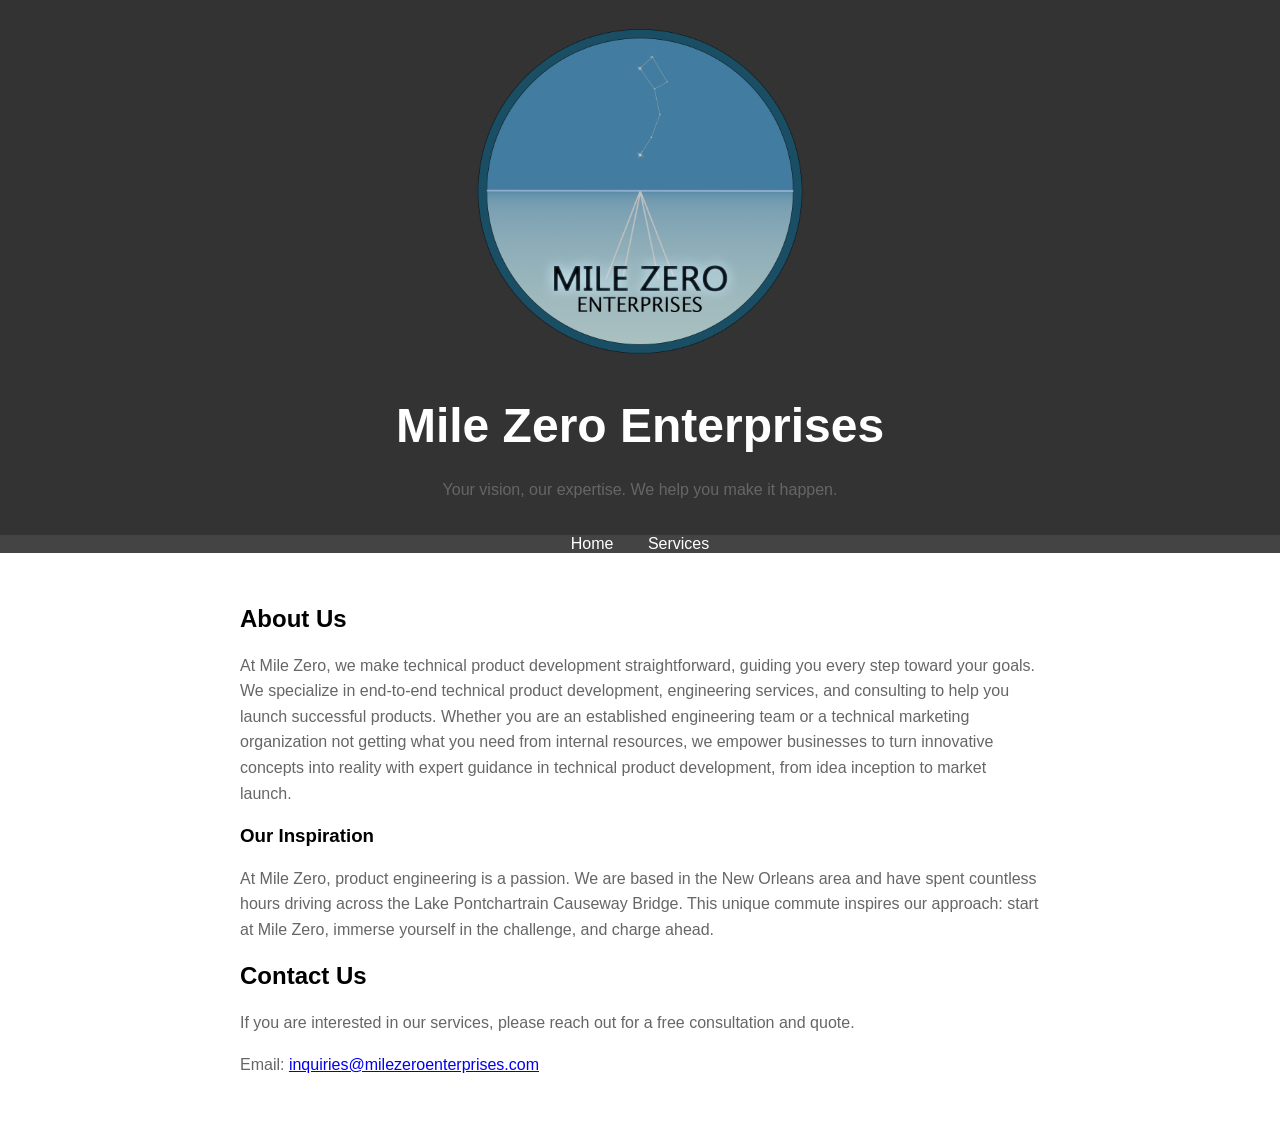
==== index.html @ 99dc9521 "Updated path for og:image meta tag" ====
<!DOCTYPE html>
<html lang="en">
<head>
    <meta charset="UTF-8">
    <meta name="viewport" content="width=device-width, initial-scale=1.0">
    <title>Mile Zero Enterprises - Home</title>
    <style>
        body { font-family: Arial, sans-serif; margin: 0; padding: 0; }
        .header { background-color: #333; color: #fff; padding: 1em; text-align: center; }
        .content { padding: 2em; max-width: 800px; margin: auto; }
        h1 { 
            color: #333; 
            font-size: 2.5em; 
            margin-bottom: 0.5em;
        }
        .header h1 {
            color: #fff; 
            font-size: 3em; 
        }
        nav ul { 
            list-style: none; 
            padding: 0; 
            text-align: center; 
            background-color: #444;
            margin: 0;
        }
        nav ul li {
            display: inline;
            margin: 0 15px;
        }
        nav ul li a {
            color: #fff;
            text-decoration: none;
        }
        p { line-height: 1.6; color: #666; }
    .logo {
        max-width: 350px; /* Adjust size as needed */
        height: auto;
        display: block;
        margin: 0 auto 10px; /* Center and add spacing */
    }
    </style>
    <meta name="description" content="Mile Zero Enterprises specializes in technical product development, engineering services, and consulting to help businesses turn concepts into reality.">
    <meta name="keywords" content="product development, technical consulting, engineering services, product management, Mile Zero Enterprises">
    <meta name="author" content="Mile Zero Enterprises">
    <meta property="og:title" content="Mile Zero Enterprises">
    <meta property="og:description" content="Expert technical product development and consulting services.">
    <meta property="og:image" content="https://www.milezeroenterprises.com/images/MileZeroLogo1.png">
    <meta property="og:url" content="https://www.milezeroenterprises.com/">
    <meta name="twitter:card" content="summary_large_image">
    <!-- Google tag (gtag.js) -->
    <script async src="https://www.googletagmanager.com/gtag/js?id=G-BKB4HV8Q8Z"></script>
    <script>
        window.dataLayer = window.dataLayer || [];
        function gtag(){dataLayer.push(arguments);}
        gtag('js', new Date());

        gtag('config', 'G-BKB4HV8Q8Z');
    </script>
</head>
<body>
    <div class="header">
        <img src="images/MileZeroLogo1.png" alt="Mile Zero Enterprises Logo" class="logo">
        <h1>Mile Zero Enterprises</h1>
        <p>Your vision, our expertise. We help you make it happen.</p>
    </div>
    <nav>
        <ul>
            <li><a href="index.html">Home</a></li>
            <li><a href="services.html">Services</a></li>
        </ul>
    </nav>
    <div class="content">
        <h2>About Us</h2>
        <p>
            At Mile Zero, we make technical product development straightforward, guiding you 
            every step toward your goals.

            We specialize in end-to-end technical product development, engineering services, 
            and consulting to help you launch successful products. Whether you are an established
            engineering team or a technical marketing organization not getting what you need from
            internal resources, we empower businesses to turn innovative concepts into reality with 
            expert guidance in technical product development, from idea inception to market launch.
        </p>
        <h3>Our Inspiration</h3>
        <p> 
            At Mile Zero, product engineering is a passion.  We are based in the New Orleans area
            and have spent countless hours driving across the Lake Pontchartrain Causeway Bridge.
            This unique commute inspires our approach: start at Mile Zero, immerse yourself in the challenge, and charge ahead.
        </p>
        <h2>Contact Us</h2>
        <p>If you are interested in our services, please reach out for a free consultation and quote.</p>
        <p>Email: <a href="mailto:inquiries@milezeroenterprises.com">inquiries@milezeroenterprises.com</a></p>
    </div>
</body>
</html>
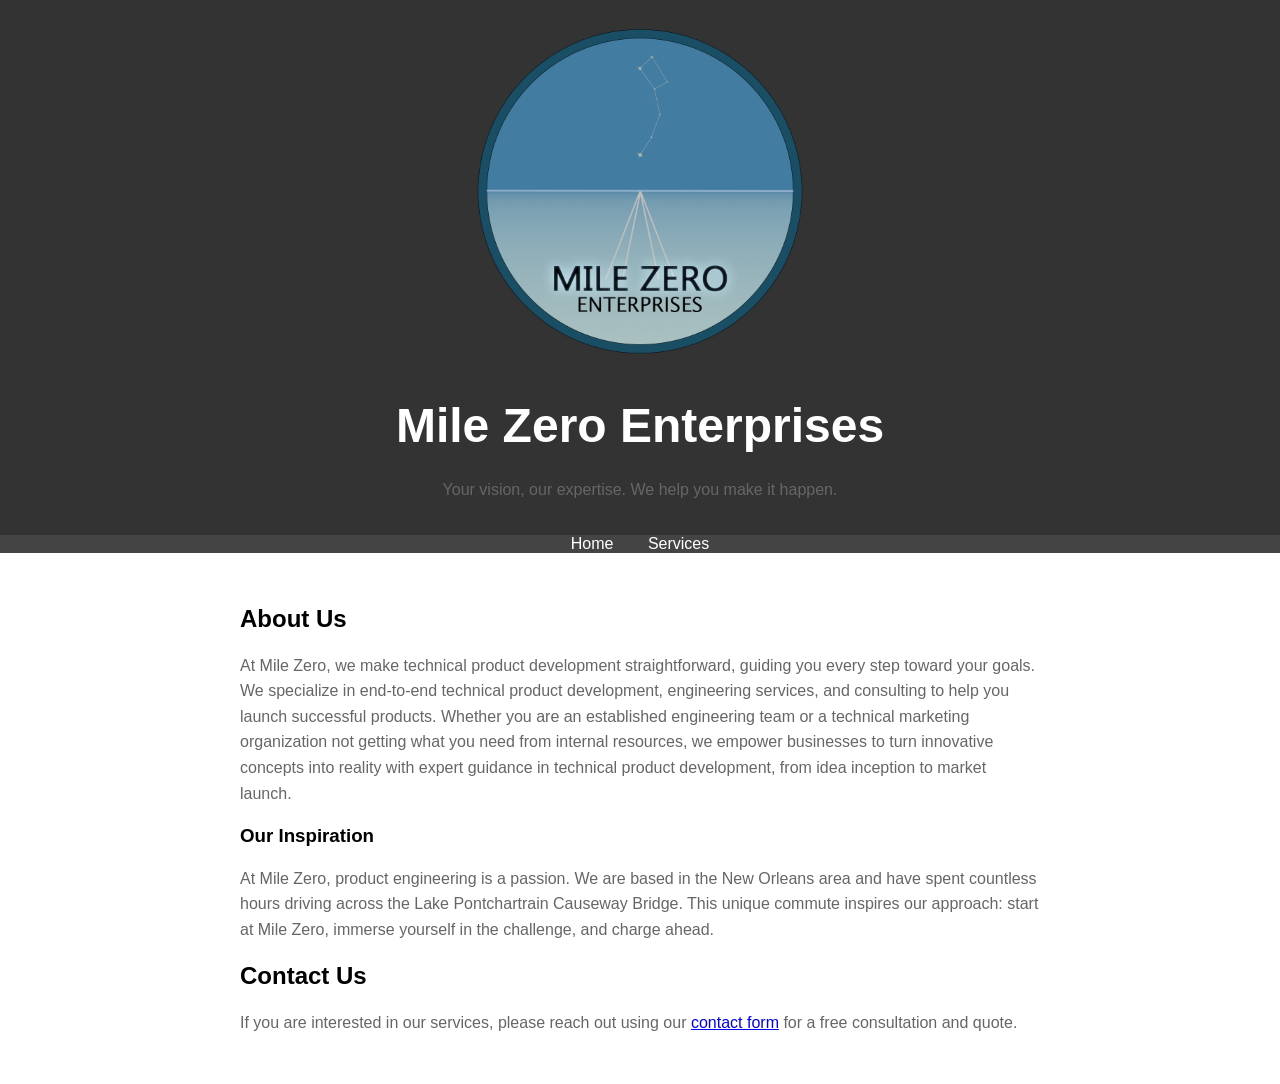
==== commit 41ca4904: "Link to contact form on homepage" ====
--- a/index.html
+++ b/index.html
@@ -41,11 +41,13 @@
     }
     </style>
     <meta name="description" content="Mile Zero Enterprises specializes in technical product development, engineering services, and consulting to help businesses turn concepts into reality.">
-    <meta name="keywords" content="product development, technical consulting, engineering services, product management, Mile Zero Enterprises">
+    <meta name="keywords" content="product development, technical consulting, engineering services, product management, Mile Zero Enterprises, AI product management">
     <meta name="author" content="Mile Zero Enterprises">
     <meta property="og:title" content="Mile Zero Enterprises">
     <meta property="og:description" content="Expert technical product development and consulting services.">
     <meta property="og:image" content="https://www.milezeroenterprises.com/images/MileZeroLogo1.png">
+    <meta property="og:image:width" content="1200">
+    <meta property="og:image:height" content="630">
     <meta property="og:url" content="https://www.milezeroenterprises.com/">
     <meta name="twitter:card" content="summary_large_image">
     <!-- Google tag (gtag.js) -->
@@ -89,8 +91,7 @@
             This unique commute inspires our approach: start at Mile Zero, immerse yourself in the challenge, and charge ahead.
         </p>
         <h2>Contact Us</h2>
-        <p>If you are interested in our services, please reach out for a free consultation and quote.</p>
-        <p>Email: <a href="mailto:inquiries@milezeroenterprises.com">inquiries@milezeroenterprises.com</a></p>
+        <p>If you are interested in our services, please reach out using our <a href="public/contact/">contact form</a> for a free consultation and quote.</p>
     </div>
 </body>
 </html>
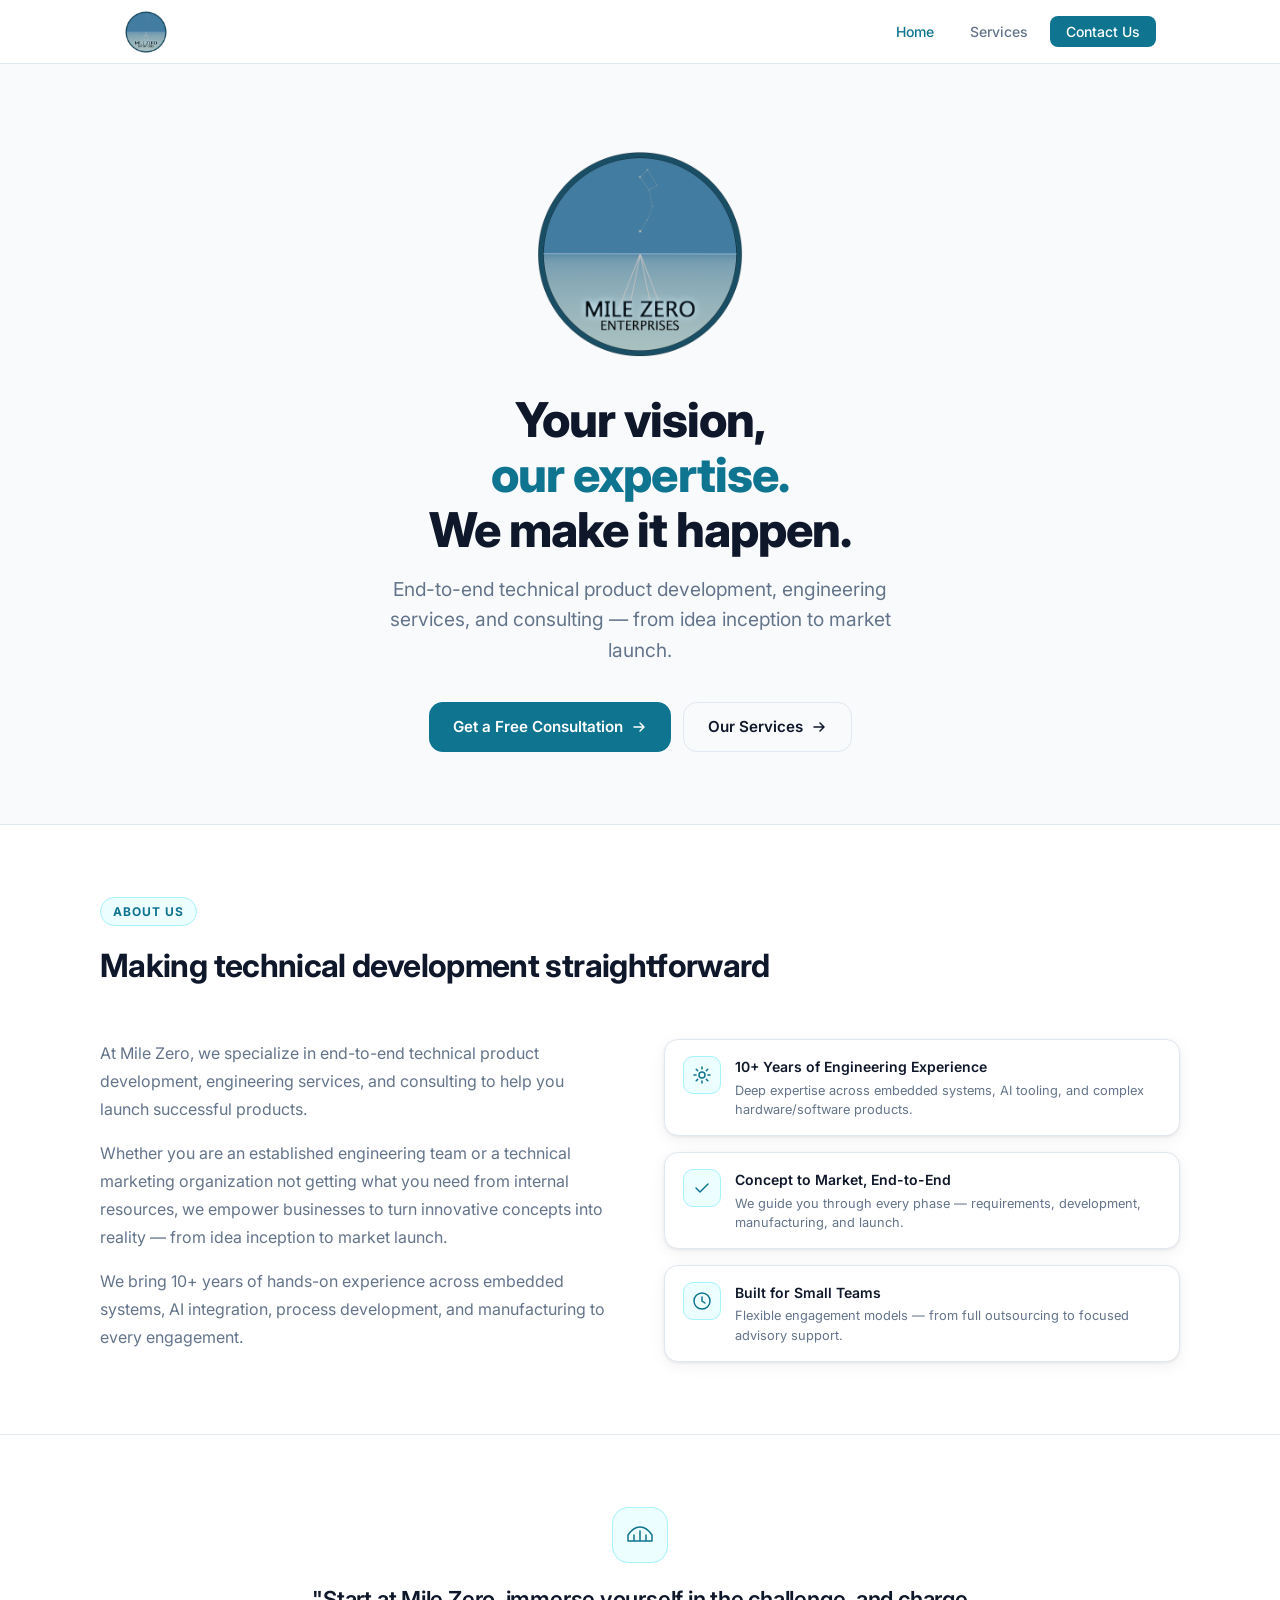
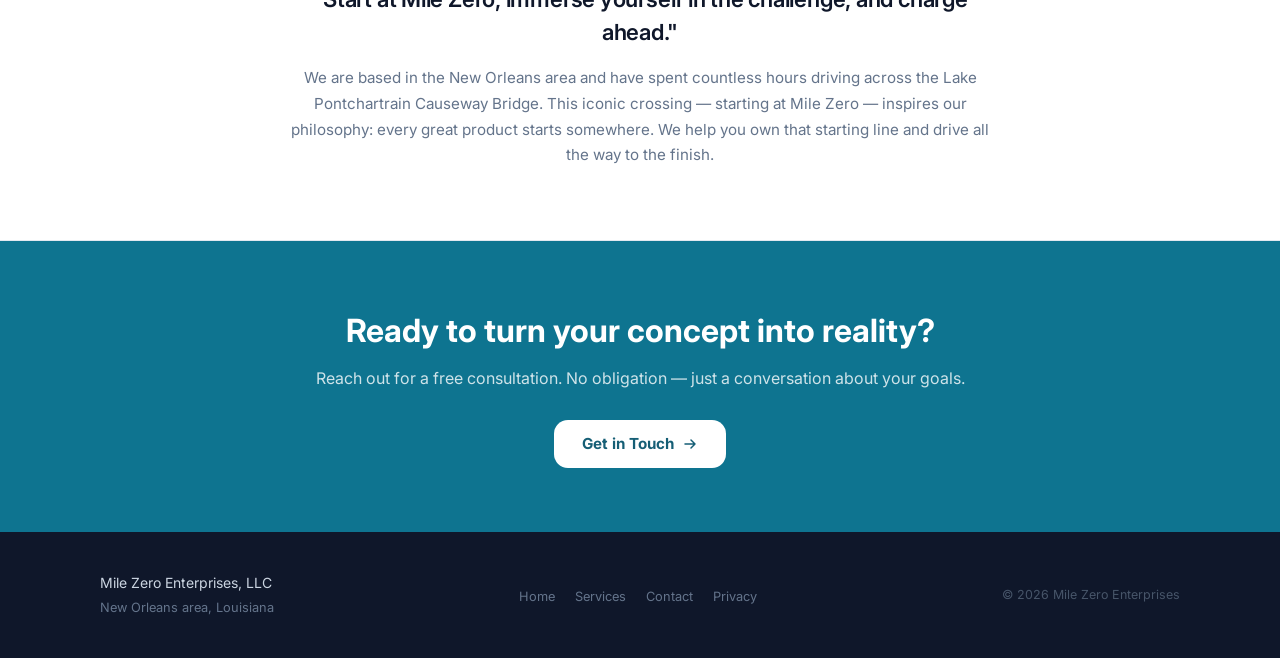
==== commit 93ba47a3: "feat: Phase 1 visual redesign" ====
--- a/index.html
+++ b/index.html
@@ -1,97 +1,521 @@
 <!DOCTYPE html>
 <html lang="en">
 <head>
-    <meta charset="UTF-8">
-    <meta name="viewport" content="width=device-width, initial-scale=1.0">
-    <title>Mile Zero Enterprises - Home</title>
-    <style>
-        body { font-family: Arial, sans-serif; margin: 0; padding: 0; }
-        .header { background-color: #333; color: #fff; padding: 1em; text-align: center; }
-        .content { padding: 2em; max-width: 800px; margin: auto; }
-        h1 { 
-            color: #333; 
-            font-size: 2.5em; 
-            margin-bottom: 0.5em;
-        }
-        .header h1 {
-            color: #fff; 
-            font-size: 3em; 
-        }
-        nav ul { 
-            list-style: none; 
-            padding: 0; 
-            text-align: center; 
-            background-color: #444;
-            margin: 0;
-        }
-        nav ul li {
-            display: inline;
-            margin: 0 15px;
-        }
-        nav ul li a {
-            color: #fff;
-            text-decoration: none;
-        }
-        p { line-height: 1.6; color: #666; }
-    .logo {
-        max-width: 350px; /* Adjust size as needed */
-        height: auto;
-        display: block;
-        margin: 0 auto 10px; /* Center and add spacing */
-    }
-    </style>
-    <meta name="description" content="Mile Zero Enterprises specializes in technical product development, engineering services, and consulting to help businesses turn concepts into reality.">
-    <meta name="keywords" content="product development, technical consulting, engineering services, product management, Mile Zero Enterprises, AI product management">
-    <meta name="author" content="Mile Zero Enterprises">
-    <meta property="og:title" content="Mile Zero Enterprises">
-    <meta property="og:description" content="Expert technical product development and consulting services.">
-    <meta property="og:image" content="https://www.milezeroenterprises.com/images/MileZeroLogo1.png">
-    <meta property="og:image:width" content="1200">
-    <meta property="og:image:height" content="630">
-    <meta property="og:url" content="https://www.milezeroenterprises.com/">
-    <meta name="twitter:card" content="summary_large_image">
-    <!-- Google tag (gtag.js) -->
-    <script async src="https://www.googletagmanager.com/gtag/js?id=G-BKB4HV8Q8Z"></script>
-    <script>
-        window.dataLayer = window.dataLayer || [];
-        function gtag(){dataLayer.push(arguments);}
-        gtag('js', new Date());
-
-        gtag('config', 'G-BKB4HV8Q8Z');
-    </script>
+  <meta charset="UTF-8">
+  <meta name="viewport" content="width=device-width, initial-scale=1.0">
+  <title>Mile Zero Enterprises - Home</title>
+
+  <!-- SEO -->
+  <meta name="description" content="Mile Zero Enterprises specializes in technical product development, engineering services, and consulting to help businesses turn concepts into reality.">
+  <meta name="keywords" content="product development, technical consulting, engineering services, product management, Mile Zero Enterprises, AI product management">
+  <meta name="author" content="Mile Zero Enterprises">
+  <meta property="og:title" content="Mile Zero Enterprises">
+  <meta property="og:description" content="Expert technical product development and consulting services.">
+  <meta property="og:image" content="https://www.milezeroenterprises.com/images/MileZeroLogo1.png">
+  <meta property="og:image:width" content="1200">
+  <meta property="og:image:height" content="630">
+  <meta property="og:url" content="https://www.milezeroenterprises.com/">
+  <meta name="twitter:card" content="summary_large_image">
+
+  <!-- Fonts -->
+  <link rel="preconnect" href="https://fonts.googleapis.com">
+  <link rel="preconnect" href="https://fonts.gstatic.com" crossorigin>
+  <link href="https://fonts.googleapis.com/css2?family=Inter:wght@400;500;600;700;800&display=swap" rel="stylesheet">
+
+  <!-- Google Analytics -->
+  <script async src="https://www.googletagmanager.com/gtag/js?id=G-BKB4HV8Q8Z"></script>
+  <script>
+    window.dataLayer = window.dataLayer || [];
+    function gtag(){dataLayer.push(arguments);}
+    gtag('js', new Date());
+    gtag('config', 'G-BKB4HV8Q8Z');
+  </script>
+
+  <style>
+    /* ===== DESIGN SYSTEM ===== */
+    :root {
+      --bg:          #f8fafc;
+      --surface:     #ffffff;
+      --border:      #e2e8f0;
+      --text:        #0f172a;
+      --muted:       #64748b;
+      --accent:      #0e7490;
+      --accent-dark: #155e75;
+      --accent-bg:   #ecfeff;
+      --accent-border: #a5f3fc;
+      --nav-h:       64px;
+      --radius:      14px;
+      --shadow:      0 1px 3px rgba(0,0,0,0.07), 0 4px 16px rgba(0,0,0,0.06);
+    }
+
+    *, *::before, *::after { box-sizing: border-box; margin: 0; padding: 0; }
+
+    html { scroll-behavior: smooth; }
+
+    body {
+      font-family: 'Inter', system-ui, -apple-system, sans-serif;
+      background: var(--bg);
+      color: var(--text);
+      line-height: 1.6;
+    }
+
+    /* ===== NAV ===== */
+    .nav {
+      position: sticky;
+      top: 0;
+      z-index: 100;
+      height: var(--nav-h);
+      background: rgba(255,255,255,0.92);
+      backdrop-filter: blur(12px);
+      -webkit-backdrop-filter: blur(12px);
+      border-bottom: 1px solid var(--border);
+      display: flex;
+      align-items: center;
+    }
+    .nav-inner {
+      max-width: 1080px;
+      margin: 0 auto;
+      padding: 0 24px;
+      width: 100%;
+      display: flex;
+      align-items: center;
+      justify-content: space-between;
+    }
+    .nav-logo {
+      display: flex;
+      align-items: center;
+      gap: 10px;
+      text-decoration: none;
+      color: var(--text);
+    }
+    .nav-logo img {
+      height: 44px;
+      width: auto;
+    }
+    .nav-links {
+      display: flex;
+      align-items: center;
+      gap: 8px;
+      list-style: none;
+    }
+    .nav-links a {
+      text-decoration: none;
+      color: var(--muted);
+      font-size: 0.875rem;
+      font-weight: 500;
+      padding: 6px 14px;
+      border-radius: 8px;
+      transition: color 0.15s, background 0.15s;
+    }
+    .nav-links a:hover { color: var(--text); background: var(--bg); }
+    .nav-links a.active { color: var(--accent); }
+    .nav-links .btn-nav {
+      background: var(--accent);
+      color: #fff !important;
+      padding: 7px 16px;
+      border-radius: 8px;
+    }
+    .nav-links .btn-nav:hover { background: var(--accent-dark); }
+
+    /* Mobile menu toggle */
+    .nav-toggle {
+      display: none;
+      background: none;
+      border: none;
+      cursor: pointer;
+      padding: 6px;
+      color: var(--text);
+    }
+    .nav-toggle svg { display: block; }
+
+    /* ===== HERO ===== */
+    .hero {
+      padding: 80px 24px 72px;
+      text-align: center;
+    }
+    .hero-logo {
+      max-width: 220px;
+      height: auto;
+      margin: 0 auto 28px;
+      display: block;
+    }
+    .hero h1 {
+      font-size: clamp(2rem, 1.4rem + 2vw, 3.2rem);
+      font-weight: 800;
+      line-height: 1.15;
+      letter-spacing: -0.02em;
+      color: var(--text);
+      max-width: 680px;
+      margin: 0 auto 16px;
+    }
+    .hero h1 span { color: var(--accent); }
+    .hero-sub {
+      font-size: clamp(1rem, 0.85rem + 0.5vw, 1.2rem);
+      color: var(--muted);
+      max-width: 520px;
+      margin: 0 auto 36px;
+    }
+    .hero-ctas {
+      display: flex;
+      flex-wrap: wrap;
+      gap: 12px;
+      justify-content: center;
+    }
+    .btn-primary {
+      display: inline-flex;
+      align-items: center;
+      gap: 8px;
+      background: var(--accent);
+      color: #fff;
+      font-weight: 600;
+      font-size: 0.95rem;
+      padding: 12px 24px;
+      border-radius: var(--radius);
+      text-decoration: none;
+      border: none;
+      cursor: pointer;
+      transition: background 0.15s, transform 0.1s;
+    }
+    .btn-primary:hover { background: var(--accent-dark); transform: translateY(-1px); }
+    .btn-outline {
+      display: inline-flex;
+      align-items: center;
+      gap: 8px;
+      background: transparent;
+      color: var(--text);
+      font-weight: 600;
+      font-size: 0.95rem;
+      padding: 12px 24px;
+      border-radius: var(--radius);
+      text-decoration: none;
+      border: 1.5px solid var(--border);
+      transition: border-color 0.15s, background 0.15s, transform 0.1s;
+    }
+    .btn-outline:hover {
+      border-color: var(--accent);
+      color: var(--accent);
+      background: var(--accent-bg);
+      transform: translateY(-1px);
+    }
+
+    /* ===== SECTION SCAFFOLDING ===== */
+    .section { padding: 72px 24px; }
+    .section-inner { max-width: 1080px; margin: 0 auto; }
+    .section-label {
+      display: inline-block;
+      font-size: 0.75rem;
+      font-weight: 700;
+      letter-spacing: 0.08em;
+      text-transform: uppercase;
+      color: var(--accent);
+      background: var(--accent-bg);
+      border: 1px solid var(--accent-border);
+      padding: 4px 12px;
+      border-radius: 999px;
+      margin-bottom: 14px;
+    }
+    .section-title {
+      font-size: clamp(1.5rem, 1.2rem + 1vw, 2rem);
+      font-weight: 700;
+      letter-spacing: -0.02em;
+      color: var(--text);
+      margin-bottom: 12px;
+    }
+    .section-body {
+      font-size: 1rem;
+      color: var(--muted);
+      max-width: 620px;
+      line-height: 1.7;
+    }
+
+    /* ===== ABOUT ===== */
+    .about-grid {
+      display: grid;
+      grid-template-columns: 1fr 1fr;
+      gap: 48px;
+      align-items: start;
+      margin-top: 48px;
+    }
+    .about-text p { color: var(--muted); line-height: 1.75; font-size: 1rem; margin-bottom: 16px; }
+    .about-text p:last-child { margin-bottom: 0; }
+
+    .pillars {
+      display: flex;
+      flex-direction: column;
+      gap: 16px;
+    }
+    .pillar {
+      display: flex;
+      align-items: flex-start;
+      gap: 14px;
+      background: var(--surface);
+      border: 1px solid var(--border);
+      border-radius: var(--radius);
+      padding: 16px 18px;
+      box-shadow: var(--shadow);
+    }
+    .pillar-icon {
+      width: 38px;
+      height: 38px;
+      border-radius: 10px;
+      background: var(--accent-bg);
+      border: 1px solid var(--accent-border);
+      display: grid;
+      place-items: center;
+      flex-shrink: 0;
+      color: var(--accent);
+    }
+    .pillar-content h4 {
+      font-size: 0.875rem;
+      font-weight: 600;
+      color: var(--text);
+      margin-bottom: 2px;
+    }
+    .pillar-content p {
+      font-size: 0.8rem;
+      color: var(--muted);
+      line-height: 1.5;
+      margin: 0;
+    }
+
+    /* ===== INSPIRATION ===== */
+    .inspiration { background: var(--surface); border-top: 1px solid var(--border); border-bottom: 1px solid var(--border); }
+    .inspiration-inner {
+      max-width: 760px;
+      margin: 0 auto;
+      text-align: center;
+      padding: 72px 24px;
+    }
+    .bridge-icon {
+      width: 56px;
+      height: 56px;
+      border-radius: 16px;
+      background: var(--accent-bg);
+      border: 1px solid var(--accent-border);
+      display: grid;
+      place-items: center;
+      margin: 0 auto 20px;
+      color: var(--accent);
+    }
+    .inspiration-inner blockquote {
+      font-size: clamp(1.1rem, 0.9rem + 0.6vw, 1.4rem);
+      font-weight: 600;
+      color: var(--text);
+      line-height: 1.5;
+      letter-spacing: -0.01em;
+      margin-bottom: 16px;
+    }
+    .inspiration-inner p {
+      font-size: 0.95rem;
+      color: var(--muted);
+      line-height: 1.7;
+    }
+
+    /* ===== CONTACT CTA ===== */
+    .cta-band {
+      background: var(--accent);
+      padding: 64px 24px;
+      text-align: center;
+    }
+    .cta-band h2 {
+      font-size: clamp(1.5rem, 1.2rem + 1vw, 2rem);
+      font-weight: 700;
+      color: #fff;
+      margin-bottom: 10px;
+    }
+    .cta-band p {
+      font-size: 1rem;
+      color: rgba(255,255,255,0.8);
+      margin-bottom: 28px;
+    }
+    .btn-white {
+      display: inline-flex;
+      align-items: center;
+      gap: 8px;
+      background: #fff;
+      color: var(--accent-dark);
+      font-weight: 700;
+      font-size: 0.95rem;
+      padding: 12px 28px;
+      border-radius: var(--radius);
+      text-decoration: none;
+      transition: transform 0.1s, box-shadow 0.15s;
+    }
+    .btn-white:hover { transform: translateY(-1px); box-shadow: 0 6px 20px rgba(0,0,0,0.15); }
+
+    /* ===== FOOTER ===== */
+    footer {
+      background: #0f172a;
+      color: #94a3b8;
+      padding: 40px 24px;
+    }
+    .footer-inner {
+      max-width: 1080px;
+      margin: 0 auto;
+      display: flex;
+      flex-wrap: wrap;
+      justify-content: space-between;
+      align-items: center;
+      gap: 16px;
+    }
+    .footer-brand {
+      font-size: 0.875rem;
+      color: #cbd5e1;
+    }
+    .footer-brand span { color: #64748b; font-size: 0.8rem; display: block; margin-top: 3px; }
+    .footer-links {
+      display: flex;
+      gap: 20px;
+      list-style: none;
+    }
+    .footer-links a {
+      font-size: 0.8rem;
+      color: #64748b;
+      text-decoration: none;
+      transition: color 0.15s;
+    }
+    .footer-links a:hover { color: #cbd5e1; }
+
+    /* ===== RESPONSIVE ===== */
+    @media (max-width: 700px) {
+      .about-grid { grid-template-columns: 1fr; gap: 32px; }
+      .nav-links { display: none; flex-direction: column; position: absolute; top: var(--nav-h); left: 0; right: 0; background: #fff; border-bottom: 1px solid var(--border); padding: 16px 24px; gap: 4px; }
+      .nav-links.open { display: flex; }
+      .nav-links .btn-nav { align-self: flex-start; }
+      .nav-toggle { display: flex; }
+    }
+  </style>
 </head>
 <body>
-    <div class="header">
-        <img src="images/MileZeroLogo1.png" alt="Mile Zero Enterprises Logo" class="logo">
-        <h1>Mile Zero Enterprises</h1>
-        <p>Your vision, our expertise. We help you make it happen.</p>
+
+  <!-- NAV -->
+  <header class="nav">
+    <div class="nav-inner">
+      <a class="nav-logo" href="index.html">
+        <img src="images/MileZeroLogo1.png" alt="Mile Zero Enterprises">
+      </a>
+      <ul class="nav-links" id="navLinks">
+        <li><a href="index.html" class="active">Home</a></li>
+        <li><a href="services.html">Services</a></li>
+        <li><a href="/public/contact/index.html" class="btn-nav">Contact Us</a></li>
+      </ul>
+      <button class="nav-toggle" id="navToggle" aria-label="Toggle navigation">
+        <svg width="22" height="22" viewBox="0 0 22 22" fill="none">
+          <rect y="3" width="22" height="2" rx="1" fill="currentColor"/>
+          <rect y="10" width="22" height="2" rx="1" fill="currentColor"/>
+          <rect y="17" width="22" height="2" rx="1" fill="currentColor"/>
+        </svg>
+      </button>
     </div>
-    <nav>
-        <ul>
-            <li><a href="index.html">Home</a></li>
-            <li><a href="services.html">Services</a></li>
-        </ul>
-    </nav>
-    <div class="content">
-        <h2>About Us</h2>
-        <p>
-            At Mile Zero, we make technical product development straightforward, guiding you 
-            every step toward your goals.
-
-            We specialize in end-to-end technical product development, engineering services, 
-            and consulting to help you launch successful products. Whether you are an established
-            engineering team or a technical marketing organization not getting what you need from
-            internal resources, we empower businesses to turn innovative concepts into reality with 
-            expert guidance in technical product development, from idea inception to market launch.
-        </p>
-        <h3>Our Inspiration</h3>
-        <p> 
-            At Mile Zero, product engineering is a passion.  We are based in the New Orleans area
-            and have spent countless hours driving across the Lake Pontchartrain Causeway Bridge.
-            This unique commute inspires our approach: start at Mile Zero, immerse yourself in the challenge, and charge ahead.
-        </p>
-        <h2>Contact Us</h2>
-        <p>If you are interested in our services, please reach out using our <a href="public/contact/">contact form</a> for a free consultation and quote.</p>
+  </header>
+
+  <!-- HERO -->
+  <section class="hero">
+    <img src="images/MileZeroLogo1.png" alt="Mile Zero Enterprises Logo" class="hero-logo">
+    <h1>Your vision,<br><span>our expertise.</span><br>We make it happen.</h1>
+    <p class="hero-sub">End-to-end technical product development, engineering services, and consulting — from idea inception to market launch.</p>
+    <div class="hero-ctas">
+      <a href="/public/contact/index.html" class="btn-primary">
+        Get a Free Consultation
+        <svg width="16" height="16" viewBox="0 0 16 16" fill="none"><path d="M3 8h10M9 4l4 4-4 4" stroke="currentColor" stroke-width="1.5" stroke-linecap="round" stroke-linejoin="round"/></svg>
+      </a>
+      <a href="services.html" class="btn-outline">
+        Our Services
+        <svg width="16" height="16" viewBox="0 0 16 16" fill="none"><path d="M3 8h10M9 4l4 4-4 4" stroke="currentColor" stroke-width="1.5" stroke-linecap="round" stroke-linejoin="round"/></svg>
+      </a>
     </div>
+  </section>
+
+  <!-- ABOUT -->
+  <section class="section" style="background: var(--surface); border-top: 1px solid var(--border);">
+    <div class="section-inner">
+      <span class="section-label">About Us</span>
+      <h2 class="section-title">Making technical development straightforward</h2>
+      <div class="about-grid">
+        <div class="about-text">
+          <p>At Mile Zero, we specialize in end-to-end technical product development, engineering services, and consulting to help you launch successful products.</p>
+          <p>Whether you are an established engineering team or a technical marketing organization not getting what you need from internal resources, we empower businesses to turn innovative concepts into reality — from idea inception to market launch.</p>
+          <p>We bring 10+ years of hands-on experience across embedded systems, AI integration, process development, and manufacturing to every engagement.</p>
+        </div>
+        <div class="pillars">
+          <div class="pillar">
+            <div class="pillar-icon">
+              <svg width="20" height="20" viewBox="0 0 20 20" fill="none"><circle cx="10" cy="10" r="3" stroke="currentColor" stroke-width="1.5"/><path d="M10 2v2M10 16v2M2 10h2M16 10h2M4.22 4.22l1.42 1.42M14.36 14.36l1.42 1.42M4.22 15.78l1.42-1.42M14.36 5.64l1.42-1.42" stroke="currentColor" stroke-width="1.5" stroke-linecap="round"/></svg>
+            </div>
+            <div class="pillar-content">
+              <h4>10+ Years of Engineering Experience</h4>
+              <p>Deep expertise across embedded systems, AI tooling, and complex hardware/software products.</p>
+            </div>
+          </div>
+          <div class="pillar">
+            <div class="pillar-icon">
+              <svg width="20" height="20" viewBox="0 0 20 20" fill="none"><path d="M4 10l4 4 8-8" stroke="currentColor" stroke-width="1.5" stroke-linecap="round" stroke-linejoin="round"/></svg>
+            </div>
+            <div class="pillar-content">
+              <h4>Concept to Market, End-to-End</h4>
+              <p>We guide you through every phase — requirements, development, manufacturing, and launch.</p>
+            </div>
+          </div>
+          <div class="pillar">
+            <div class="pillar-icon">
+              <svg width="20" height="20" viewBox="0 0 20 20" fill="none"><path d="M10 2a8 8 0 100 16A8 8 0 0010 2z" stroke="currentColor" stroke-width="1.5"/><path d="M10 6v4l3 2" stroke="currentColor" stroke-width="1.5" stroke-linecap="round"/></svg>
+            </div>
+            <div class="pillar-content">
+              <h4>Built for Small Teams</h4>
+              <p>Flexible engagement models — from full outsourcing to focused advisory support.</p>
+            </div>
+          </div>
+        </div>
+      </div>
+    </div>
+  </section>
+
+  <!-- INSPIRATION -->
+  <section class="inspiration">
+    <div class="inspiration-inner">
+      <div class="bridge-icon">
+        <svg width="28" height="28" viewBox="0 0 28 28" fill="none"><path d="M2 20h24M2 20V14M26 20V14M2 14c4-6 8-8 12-8s8 2 12 8M8 14v6M14 10v10M20 14v6" stroke="currentColor" stroke-width="1.5" stroke-linecap="round" stroke-linejoin="round"/></svg>
+      </div>
+      <blockquote>"Start at Mile Zero, immerse yourself in the challenge, and charge ahead."</blockquote>
+      <p>We are based in the New Orleans area and have spent countless hours driving across the Lake Pontchartrain Causeway Bridge. This iconic crossing — starting at Mile Zero — inspires our philosophy: every great product starts somewhere. We help you own that starting line and drive all the way to the finish.</p>
+    </div>
+  </section>
+
+  <!-- CONTACT CTA -->
+  <section class="cta-band">
+    <h2>Ready to turn your concept into reality?</h2>
+    <p>Reach out for a free consultation. No obligation — just a conversation about your goals.</p>
+    <a href="/public/contact/index.html" class="btn-white">
+      Get in Touch
+      <svg width="16" height="16" viewBox="0 0 16 16" fill="none"><path d="M3 8h10M9 4l4 4-4 4" stroke="currentColor" stroke-width="1.5" stroke-linecap="round" stroke-linejoin="round"/></svg>
+    </a>
+  </section>
+
+  <!-- FOOTER -->
+  <footer>
+    <div class="footer-inner">
+      <div class="footer-brand">
+        Mile Zero Enterprises, LLC
+        <span>New Orleans area, Louisiana</span>
+      </div>
+      <ul class="footer-links">
+        <li><a href="index.html">Home</a></li>
+        <li><a href="services.html">Services</a></li>
+        <li><a href="/public/contact/index.html">Contact</a></li>
+        <li><a href="/privacy">Privacy</a></li>
+      </ul>
+      <div style="font-size: 0.78rem; color: #475569;">
+        &copy; <script>document.write(new Date().getFullYear())</script> Mile Zero Enterprises
+      </div>
+    </div>
+  </footer>
+
+  <!-- Mobile nav toggle -->
+  <script>
+    document.getElementById('navToggle').addEventListener('click', function() {
+      document.getElementById('navLinks').classList.toggle('open');
+    });
+  </script>
+
 </body>
 </html>
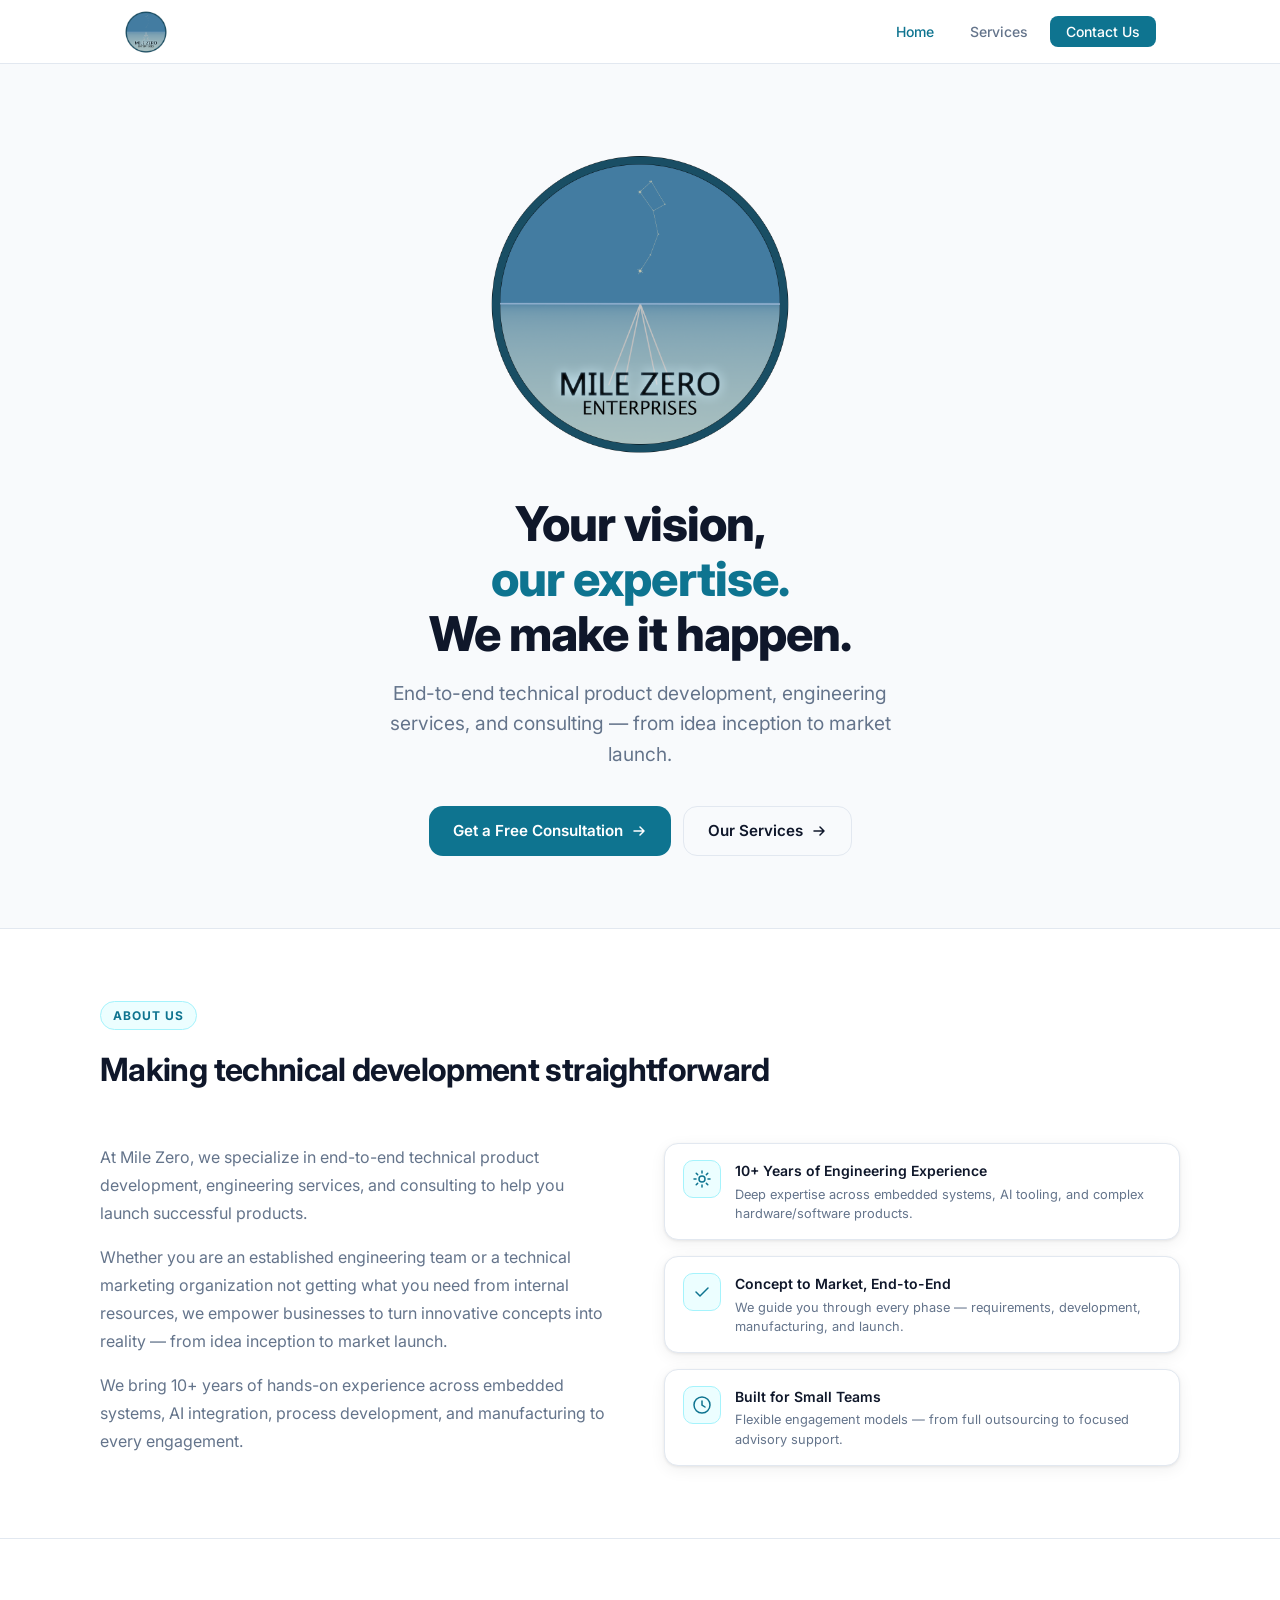
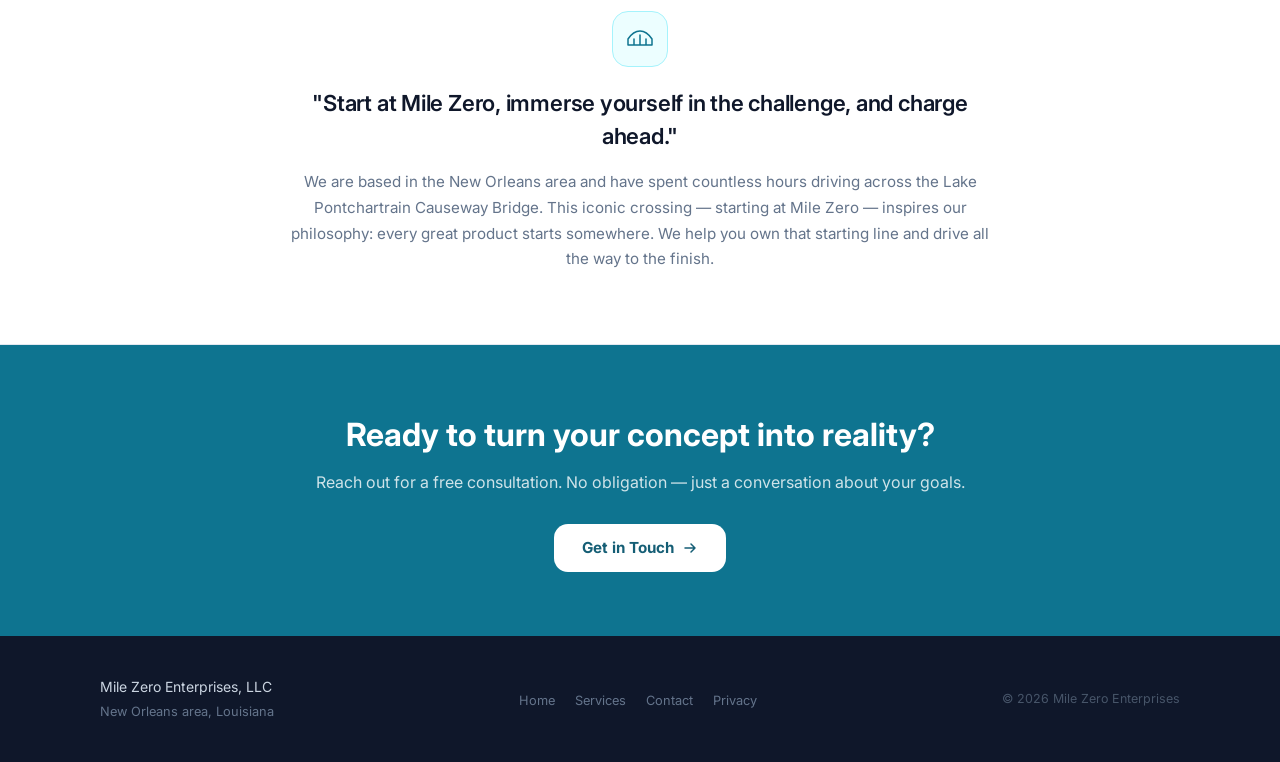
==== commit e2eb5d66: "Increased logo size" ====
--- a/index.html
+++ b/index.html
@@ -134,9 +134,9 @@
       text-align: center;
     }
     .hero-logo {
-      max-width: 220px;
+      max-width: 320px;
       height: auto;
-      margin: 0 auto 28px;
+      margin: 0 auto 32px;
       display: block;
     }
     .hero h1 {
@@ -502,7 +502,7 @@
         <li><a href="index.html">Home</a></li>
         <li><a href="services.html">Services</a></li>
         <li><a href="/public/contact/index.html">Contact</a></li>
-        <li><a href="/privacy">Privacy</a></li>
+        <li><a href="/privacy/index.html">Privacy</a></li>
       </ul>
       <div style="font-size: 0.78rem; color: #475569;">
         &copy; <script>document.write(new Date().getFullYear())</script> Mile Zero Enterprises
